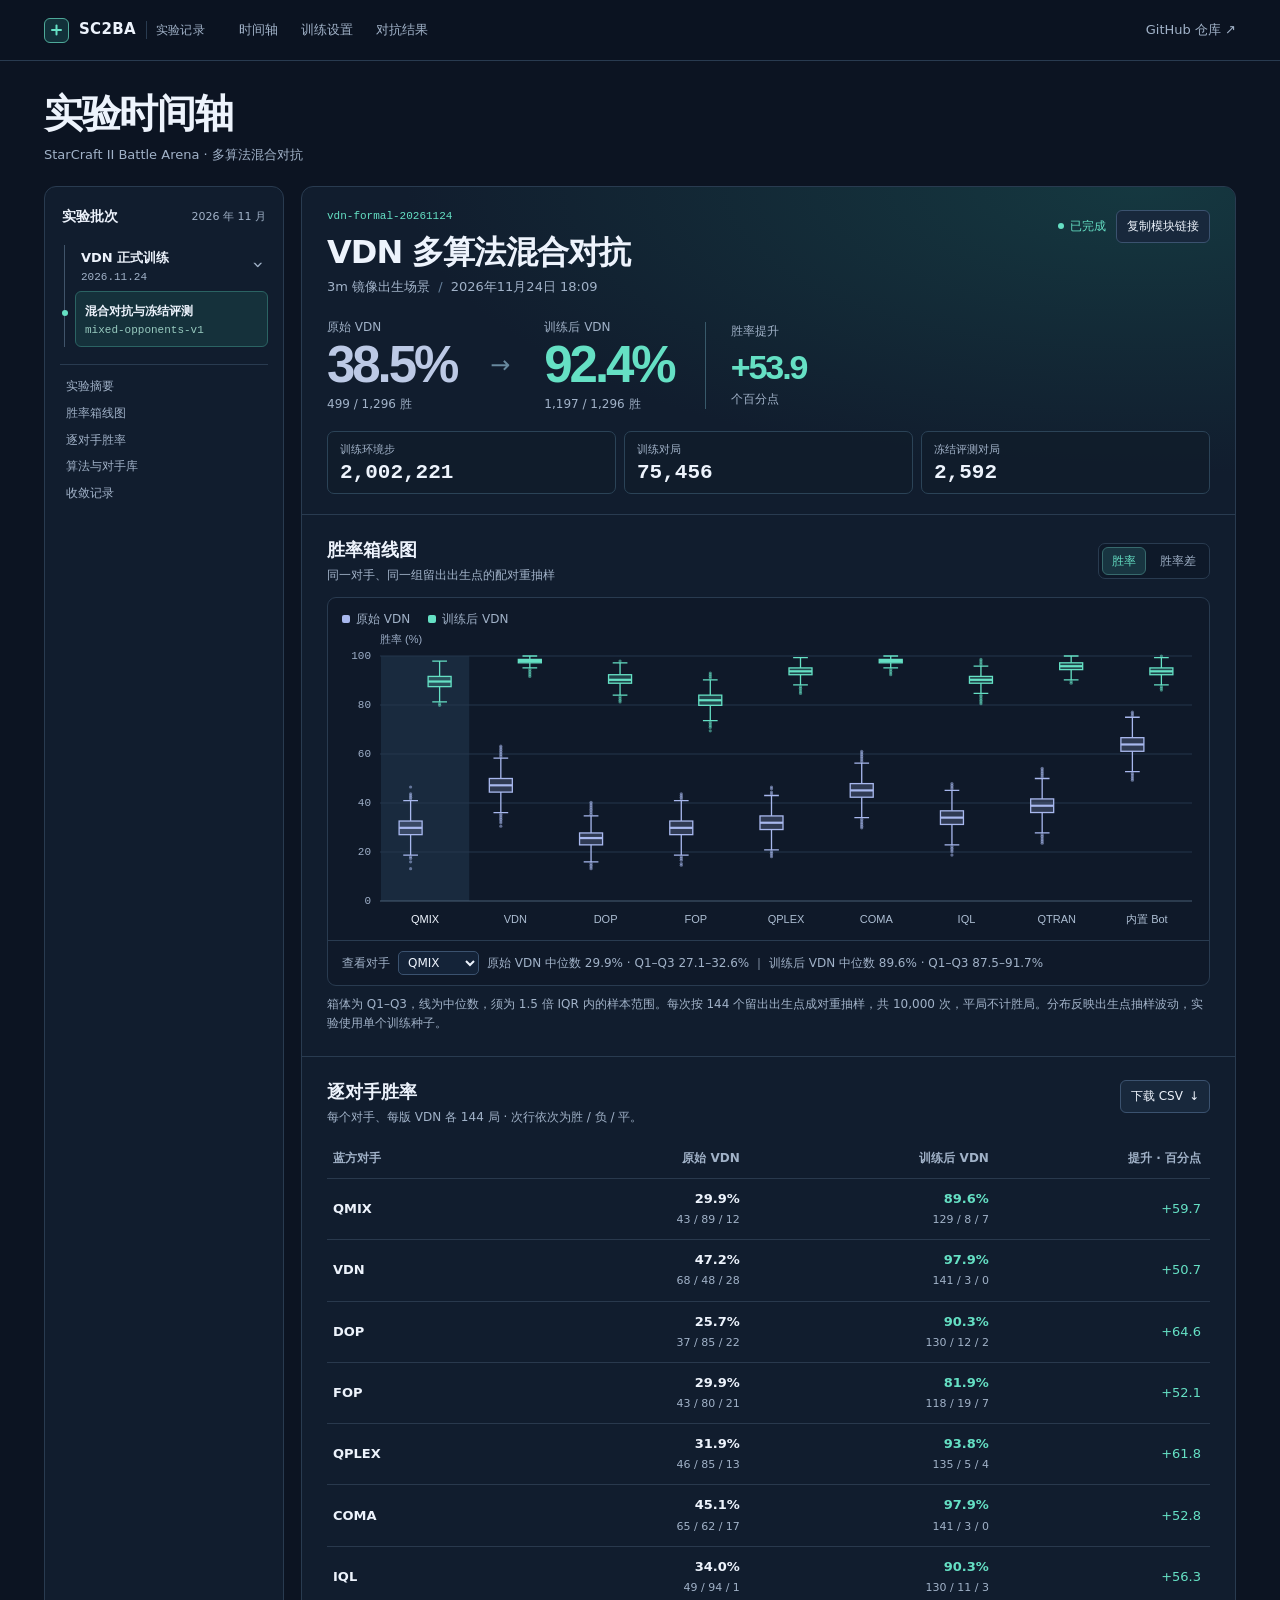
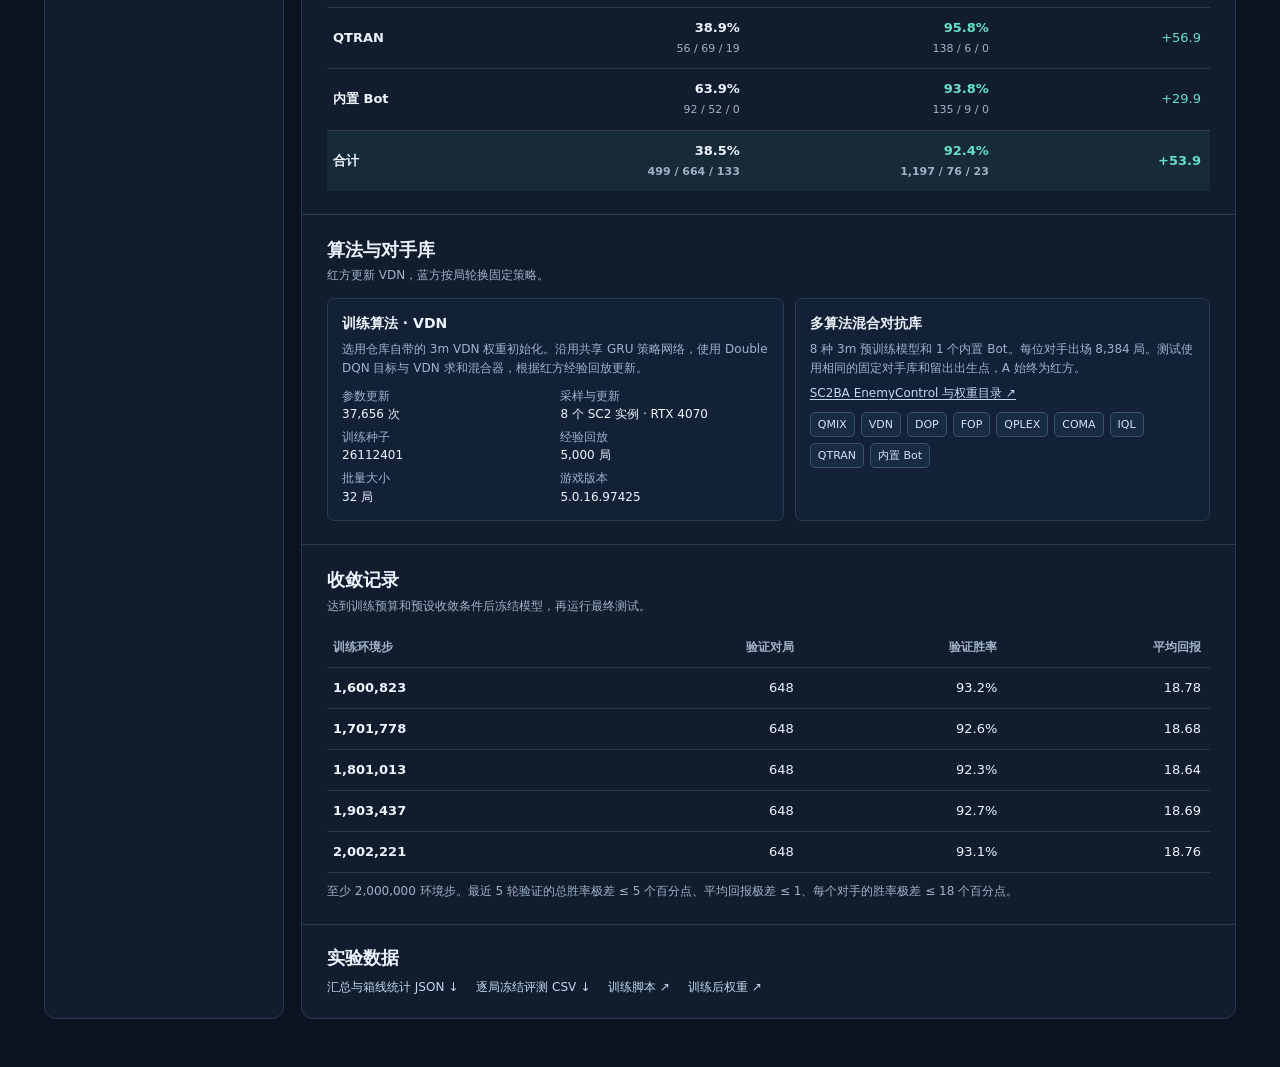
==== docs/index.html @ e543bbe1 "Publish the formal SC2BA VDN experiment panel" ====
<!doctype html>
<html lang="zh-CN">
<head>
  <meta charset="utf-8">
  <meta name="viewport" content="width=device-width, initial-scale=1">
  <meta name="theme-color" content="#0c1422">
  <meta name="description" content="SC2BA 的 VDN 混合对抗正式实验。查看训练协议、收敛记录和冻结胜率。">
  <title>SC2BA 实验面板 · VDN 混合对抗</title>
  <link rel="icon" type="image/png" href="./assets/mark.png">
  <link rel="stylesheet" href="./assets/panel.css">
  <script defer src="./assets/panel.js"></script>
</head>
<body>
  <a class="skip-link" href="#release">跳到实验记录</a>
  <header class="masthead">
    <div class="frame masthead-inner">
      <a class="brand" href="./#timeline" aria-label="SC2BA 实验时间轴"><span class="mark" aria-hidden="true"></span>SC2BA <span class="brand-detail">实验记录</span></a>
      <nav aria-label="面板导航">
        <a href="#timeline">时间轴</a>
        <a href="#training">训练设置</a>
        <a href="#results">对抗结果</a>
      </nav>
      <a class="repo-link" href="https://github.com/BaiChunhui-9803/SC2BA/tree/experiment/vdn-formal-20261124">GitHub 仓库 <span aria-hidden="true">↗</span></a>
    </div>
  </header>

  <main id="timeline" class="frame">
    <header class="page-heading">
      <h1>实验时间轴</h1>
      <p>StarCraft II Battle Arena · 多算法混合对抗</p>
    </header>
    <div id="load-error" class="card error" role="alert" hidden></div>
    <div class="workspace">
      <aside class="timeline card" aria-label="实验版本列表">
        <div class="timeline-inner">
          <div class="timeline-header">
            <h2>实验批次</h2>
            <span>2026 年 11 月</span>
          </div>
          <details open>
            <summary>
              <span class="batch-name"><strong>VDN 正式训练</strong><time datetime="2026-11-24">2026.11.24</time></span>
            </summary>
            <a class="current-batch" href="?batch=vdn-formal-20261124&amp;version=mixed-opponents-v1#release" aria-current="page">
              <span>混合对抗与冻结评测</span>
              <span class="batch-version">mixed-opponents-v1</span>
            </a>
          </details>
          <nav class="section-nav" aria-label="本实验内导航">
            <a href="#release">实验摘要</a>
            <a href="#boxplot">胜率箱线图</a>
            <a href="#results">逐对手胜率</a>
            <a href="#training">算法与对手库</a>
            <a href="#validation">收敛记录</a>
          </nav>
        </div>
      </aside>

      <article class="release card" aria-label="VDN 混合对抗正式实验">
        <section id="release" class="hero">
          <div class="hero-top">
            <div>
              <p class="run-id">vdn-formal-20261124</p>
              <h2>VDN 多算法混合对抗</h2>
              <p class="subtle">3m 镜像出生场景 <span class="sep">/</span> <time id="release-time">2026 年 11 月 24 日</time></p>
            </div>
            <div class="hero-actions">
              <span class="status"><span aria-hidden="true"></span>已完成</span>
              <button type="button" id="copy-link" class="button">复制模块链接</button>
            </div>
          </div>
          <div class="hero-scores" aria-label="总胜率对比">
            <div>
              <span class="metric-label">原始 VDN</span>
              <strong id="original-score" class="score original-score">—</strong>
              <span id="original-games" class="metric-caption"></span>
            </div>
            <span class="score-arrow" aria-hidden="true">→</span>
            <div>
              <span class="metric-label">训练后 VDN</span>
              <strong id="trained-score" class="score trained-score">—</strong>
              <span id="trained-games" class="metric-caption"></span>
            </div>
            <div class="gain">
              <span class="metric-label">胜率提升</span>
              <strong id="gain-score">—</strong>
              <span class="metric-caption">个百分点</span>
            </div>
          </div>
          <dl class="summary-tiles">
            <div><dt>训练环境步</dt><dd id="training-steps">—</dd></div>
            <div><dt>训练对局</dt><dd id="training-games">—</dd></div>
            <div><dt>冻结评测对局</dt><dd id="test-games">—</dd></div>
          </dl>
        </section>

        <section id="boxplot" class="content-section">
          <div class="section-head">
            <div>
              <h2>胜率箱线图</h2>
              <p>同一对手、同一组留出出生点的配对重抽样</p>
            </div>
            <div class="segment" aria-label="箱线图指标">
              <button type="button" id="mode-rates" aria-pressed="true">胜率</button>
              <button type="button" id="mode-delta" aria-pressed="false">胜率差</button>
            </div>
          </div>
          <div class="chart card">
            <div id="chart-legend" class="legend"></div>
            <div class="chart-scroll" tabindex="0" role="region" aria-label="胜率箱线图，可横向滚动">
              <canvas id="chart" height="310" role="img" aria-label="各对手的配对重抽样胜率分布">箱线统计可以在图下选择对手查看。</canvas>
            </div>
            <div class="chart-details">
              <label for="chart-opponent">查看对手</label>
              <select id="chart-opponent"></select>
              <output id="plot-summary" for="chart-opponent" aria-live="polite"></output>
            </div>
          </div>
          <p class="footnote" id="box-method"></p>
        </section>

        <section id="results" class="content-section">
          <div class="section-head">
            <div>
              <h2>逐对手胜率</h2>
              <p id="results-note"></p>
            </div>
            <a class="button" href="./data/matchups.csv" download>下载 CSV <span aria-hidden="true">↓</span></a>
          </div>
          <div class="table-scroll" role="region" aria-label="逐对手胜率表，可横向滚动" tabindex="0">
            <table class="matchups">
              <thead><tr><th scope="col">蓝方对手</th><th scope="col">原始 VDN</th><th scope="col">训练后 VDN</th><th scope="col">提升 · 百分点</th></tr></thead>
              <tbody id="matchup-rows"></tbody>
              <tfoot id="matchup-total"></tfoot>
            </table>
          </div>
        </section>

        <section id="training" class="content-section">
          <div class="section-head">
            <div>
              <h2>算法与对手库</h2>
              <p>红方更新 VDN，蓝方按局轮换固定策略。</p>
            </div>
          </div>
          <div class="method-grid">
            <div class="method-card">
              <h3>训练算法 · VDN</h3>
              <p>选用仓库自带的 3m VDN 权重初始化。沿用共享 GRU 策略网络，使用 Double DQN 目标与 VDN 求和混合器，根据红方经验回放更新。</p>
              <dl class="method-facts" id="training-facts"></dl>
            </div>
            <div class="method-card">
              <h3>多算法混合对抗库</h3>
              <p id="opponent-note"></p>
              <p class="pool-source"><a href="https://github.com/dooliu/SC2BA/tree/c585ce68d20a35c8bfd383a1fbbd426ae4a0ecb3/sc2ba/enemycontrol">SC2BA EnemyControl 与权重目录 ↗</a></p>
              <div class="opponent-tags" id="opponents"></div>
            </div>
          </div>
        </section>

        <section id="validation" class="content-section">
          <div class="section-head">
            <div>
              <h2>收敛记录</h2>
              <p id="validation-note"></p>
            </div>
          </div>
          <div class="table-scroll" role="region" aria-label="最近五轮验证结果，可横向滚动" tabindex="0">
            <table class="validation-table">
              <thead><tr><th scope="col">训练环境步</th><th scope="col">验证对局</th><th scope="col">验证胜率</th><th scope="col">平均回报</th></tr></thead>
              <tbody id="validation-rows"></tbody>
            </table>
          </div>
          <p class="footnote" id="plateau-note"></p>
        </section>

        <footer class="release-footer">
          <h2>实验数据</h2>
          <div class="download-links">
            <a href="./data/report.json" download>汇总与箱线统计 JSON <span aria-hidden="true">↓</span></a>
            <a href="./data/test-outcomes.csv" download>逐局冻结评测 CSV <span aria-hidden="true">↓</span></a>
            <a href="https://github.com/BaiChunhui-9803/SC2BA/blob/experiment/vdn-formal-20261124/experiments/train_vdn_formal.py">训练脚本 <span aria-hidden="true">↗</span></a>
            <a href="https://github.com/BaiChunhui-9803/SC2BA/blob/experiment/vdn-formal-20261124/experiments/artifacts/vdn-formal-20261124/agent.th">训练后权重 <span aria-hidden="true">↗</span></a>
          </div>
        </footer>
      </article>
    </div>
  </main>
</body>
</html>
---- docs/assets/panel.css ----
:root {
  color-scheme: dark;
  --bg: #0c1422;
  --panel: #111d2e;
  --surface: #142338;
  --line: #293b50;
  --text: #edf3fc;
  --muted: #a1b2c8;
  --cyan: #65e0c4;
  --blue: #9eb0f2;
  --mono: "IBM Plex Mono", Consolas, monospace;
  font: 15px/1.55 Inter, "Microsoft YaHei", "PingFang SC", system-ui, sans-serif;
}
* { box-sizing: border-box; }
html { scroll-padding-top: 76px; }
body { margin: 0; background: var(--bg); color: var(--text); }
a { color: inherit; text-decoration: none; }
button, select { color: inherit; font: inherit; }
button, summary, select { cursor: pointer; }
button:focus-visible, a:focus-visible, summary:focus-visible, select:focus-visible, [tabindex]:focus-visible {
  outline: 2px solid var(--cyan);
  outline-offset: 3px;
}
[hidden] { display: none !important; }
p, h1, h2, h3, dl { margin: 0; }
.frame { width: min(1360px, calc(100% - 88px)); margin-inline: auto; }
.skip-link { position: absolute; z-index: 5; top: 10px; left: 10px; padding: 10px; background: var(--bg); transform: translateY(-140%); }
.skip-link:focus { transform: none; }

.masthead { position: sticky; top: 0; z-index: 2; border-bottom: 1px solid var(--line); background: #0c1422f5; }
.masthead-inner { height: 60px; display: flex; align-items: center; gap: 34px; }
.brand { display: inline-flex; align-items: center; gap: 10px; font-weight: 800; white-space: nowrap; letter-spacing: .02em; }
.mark { width: 25px; height: 25px; border: 1px solid #4ea999; border-radius: 6px; display: inline-grid; place-items: center; position: relative; color: var(--cyan); background: #12313a; }
.mark::before, .mark::after { content: ""; position: absolute; border-radius: 1px; background: currentColor; width: 11px; height: 2px; }
.mark::after { transform: rotate(90deg); }
.brand-detail { font-size: 12px; font-weight: 550; color: var(--muted); padding-left: 9px; border-left: 1px solid var(--line); }
.masthead nav { display: flex; align-items: center; gap: 23px; color: var(--muted); font-size: 13px; }
.masthead nav a:hover, .repo-link:hover, .download-links a:hover { color: var(--cyan); }
.repo-link { margin-left: auto; color: var(--muted); font-size: 13px; white-space: nowrap; }
.page-heading { padding: 29px 0 21px; }
.page-heading h1 { font-size: clamp(28px, 4vw, 39px); line-height: 1.25; letter-spacing: -.035em; }
.page-heading p { margin-top: 6px; color: var(--muted); font-size: 13px; }

.workspace { display: grid; grid-template-columns: 240px minmax(0, 1fr); gap: 17px; margin-bottom: 46px; }
.card { border: 1px solid var(--line); border-radius: 12px; background: var(--panel); }
.timeline { padding: 19px 15px; }
.timeline-inner { position: sticky; top: 82px; }
.timeline-header { display: flex; align-items: center; justify-content: space-between; font-size: 11px; color: var(--muted); margin: 0 2px 17px; gap: 5px; }
.timeline-header h2 { font-size: 14px; color: var(--text); }
.timeline details { border-left: 1px solid #40546a; padding-left: 10px; margin-left: 4px; }
.timeline summary { display: flex; align-items: center; justify-content: space-between; list-style: none; padding: 3px 6px 8px; }
.timeline summary::-webkit-details-marker { display: none; }
.timeline summary::after { content: "›"; color: var(--muted); font-size: 19px; }
.timeline details[open] summary::after { transform: rotate(90deg); }
.batch-name { display: grid; gap: 3px; font-size: 13px; }
.batch-name time { color: var(--muted); font: 11px var(--mono); }
.current-batch { position: relative; display: grid; gap: 4px; padding: 10px 9px; border-radius: 6px; border: 1px solid #2b6363; background: #15313b; font-size: 12px; font-weight: 650; }
.current-batch::before { content: ""; position: absolute; left: -14px; top: 18px; width: 6px; height: 6px; background: var(--cyan); border-radius: 50%; }
.current-batch:hover { border-color: var(--cyan); }
.batch-version { color: #97cabf; font: 11px var(--mono); overflow-wrap: anywhere; }
.section-nav { border-top: 1px solid var(--line); margin: 17px 0 0; padding: 12px 6px 0; display: grid; gap: 8px; font-size: 12px; color: var(--muted); }
.section-nav a:hover { color: var(--cyan); }

.release { min-width: 0; }
.hero { padding: 23px 25px 20px; border-bottom: 1px solid var(--line); background: radial-gradient(ellipse at 90% 0%, #153840 0%, transparent 62%); }
.hero-top, .section-head { display: flex; align-items: flex-start; justify-content: space-between; gap: 13px; }
.run-id { font: 11px var(--mono); color: var(--cyan); margin-bottom: 6px; }
.hero h2 { font-size: clamp(22px, 3.4vw, 32px); letter-spacing: -.03em; }
.subtle, .section-head p { color: var(--muted); font-size: 13px; }
.sep { margin-inline: 4px; color: #66809b; }
.hero-actions { display: inline-flex; align-items: center; gap: 10px; white-space: nowrap; }
.status { font-size: 12px; color: var(--cyan); }
.status span { display: inline-block; vertical-align: 1px; width: 6px; height: 6px; border-radius: 50%; background: var(--cyan); margin-right: 6px; }
.button, .segment button { display: inline-flex; align-items: center; justify-content: center; white-space: nowrap; gap: 6px; border: 1px solid #3b526f; border-radius: 6px; min-height: 33px; padding: 5px 10px; background: #18283c; color: var(--text); font-size: 12px; }
.button:hover, .segment button:hover { border-color: var(--cyan); }

.hero-scores { display: grid; grid-template-columns: auto 38px auto 1fr; align-items: center; gap: clamp(9px, 2vw, 25px); width: fit-content; margin: 20px 0 18px; }
.hero-scores > div { display: grid; gap: 0; }
.metric-label, .metric-caption { font-size: 12px; color: var(--muted); }
.metric-caption { font-variant-numeric: tabular-nums; }
.score, .gain strong { font: 700 clamp(29px, 5vw, 51px)/1.15 Inter, "Microsoft YaHei", sans-serif; letter-spacing: -.06em; }
.original-score { color: #bcc9e5; }
.trained-score { color: var(--cyan); }
.score-arrow { text-align: center; font-size: 24px; color: #68899e; }
.gain { border-left: 1px solid #38596a; padding-left: clamp(10px, 2vw, 25px); margin-left: 6px; }
.gain strong { color: var(--cyan); font-size: clamp(21px, 3.2vw, 34px); padding-block: 7px 3px; }
.summary-tiles { display: grid; grid-template-columns: repeat(3, 1fr); gap: 8px; }
.summary-tiles div { padding: 9px 12px; border: 1px solid #2b4357; background: #101c2bc9; border-radius: 7px; }
.summary-tiles dt { color: var(--muted); font-size: 11px; }
.summary-tiles dd { margin: 2px 0 0; font: 700 clamp(15px, 2vw, 21px) var(--mono); }

.content-section { padding: 23px 25px; border-bottom: 1px solid var(--line); }
.section-head { margin-bottom: 13px; }
.section-head h2, .release-footer h2 { font-size: 18px; line-height: 1.35; margin-bottom: 4px; }
.section-head p { font-size: 12px; }
.segment { display: inline-flex; gap: 4px; padding: 3px; border: 1px solid var(--line); border-radius: 7px; background: #0e1929; align-self: center; }
.segment button { padding: 3px 9px; border-color: transparent; min-height: 28px; background: transparent; color: var(--muted); }
.segment button[aria-pressed="true"] { border-color: #376a6d; background: #183541; color: var(--cyan); }
.chart { background: #0f1929; border-radius: 9px; }
.legend { display: flex; gap: 18px; padding: 11px 14px 2px; font-size: 12px; color: var(--muted); min-height: 32px; }
.legend > span { display: inline-flex; align-items: center; gap: 6px; }
.legend i { width: 8px; height: 8px; border-radius: 2px; background: var(--legend-color); }
.chart-scroll, .table-scroll { overflow-x: auto; }
#chart { width: 100%; min-width: 635px; height: 310px; display: block; }
.chart-details { min-height: 45px; padding: 8px 14px; border-top: 1px solid var(--line); display: flex; gap: 8px; align-items: center; flex-wrap: wrap; }
.chart-details label, .chart-details output { font-size: 12px; color: var(--muted); }
.chart-details select { border: 1px solid #3b526f; background: #142338; border-radius: 5px; padding: 3px 5px; font-size: 12px; }
.chart-details output { overflow-wrap: anywhere; }
.footnote { font-size: 12px; color: var(--muted); margin-top: 9px; }

table { border-collapse: collapse; width: 100%; font-variant-numeric: tabular-nums; white-space: nowrap; }
.matchups { min-width: 510px; }
.validation-table { min-width: 420px; }
th, td { text-align: right; padding: 10px 9px; border-bottom: 1px solid #29394d; }
th:first-child, td:first-child { text-align: left; padding-left: 6px; }
thead th { color: var(--muted); font-size: 12px; font-weight: 600; }
tbody th { font-size: 13px; font-weight: 650; }
tbody td, tfoot td { font-size: 13px; }
tbody tr:hover { background: #172941; }
.result-rate { display: block; font-weight: 700; }
.result-count { color: var(--muted); font-size: 11px; }
.delta-positive, .trained-cell { color: var(--cyan); }
.delta-negative { color: #f4a5a9; }
tfoot th, tfoot td { background: #162a38; font-weight: 750; border-bottom: 0; }
tfoot th { font-size: 13px; }

.method-grid { display: grid; grid-template-columns: minmax(0, 1.1fr) minmax(0, 1fr); gap: 11px; }
.method-card { padding: 14px; background: #132137; border: 1px solid var(--line); border-radius: 7px; }
.method-card h3 { margin-bottom: 6px; font-size: 14px; }
.method-card p { color: var(--muted); font-size: 12px; }
.method-facts { margin-top: 9px; display: grid; gap: 4px 10px; grid-template-columns: repeat(2, minmax(0, 1fr)); }
.method-facts div { font-size: 12px; }
.method-facts dt { color: var(--muted); }
.method-facts dd { margin-left: 0; overflow-wrap: anywhere; }
.opponent-tags { margin-top: 10px; display: flex; flex-wrap: wrap; gap: 6px; }
.opponent-tags span { display: inline-flex; padding: 3px 7px; border-radius: 5px; border: 1px solid #38546d; background: #172b43; color: #d5e2f6; font-size: 11px; }
.release-footer { padding: 21px 25px; }
.download-links { display: flex; flex-wrap: wrap; gap: 7px 18px; margin-top: 8px; color: #c3d9f0; font-size: 12px; }
.error { padding: 10px 13px; border-color: #bc6c7e; margin-bottom: 10px; color: #ffc2c9; }

@media (max-width: 1060px) {
  .frame { width: calc(100% - 42px); }
  .workspace { grid-template-columns: 195px minmax(0, 1fr); gap: 12px; }
}
@media (max-width: 760px) {
  html { scroll-padding-top: 66px; }
  .frame { width: calc(100% - 26px); }
  .masthead-inner { height: 53px; gap: 14px; }
  .masthead nav { gap: 9px; font-size: 11px; }
  .brand-detail, .repo-link { display: none; }
  .page-heading { padding: 17px 0 13px; }
  .workspace { display: flex; flex-direction: column; }
  .timeline { padding: 10px 12px; }
  .timeline-header { margin-bottom: 6px; }
  .timeline-inner { position: static; }
  .section-nav { display: flex; flex-wrap: wrap; gap: 6px 14px; margin-top: 9px; padding-top: 7px; }
  .hero, .content-section, .release-footer { padding: 16px 13px; }
  .hero-top { flex-wrap: wrap; }
  .hero-actions { gap: 8px; }
  .hero-scores { grid-template-columns: auto 22px auto auto; }
  .summary-tiles { gap: 4px; }
  .summary-tiles div { padding: 6px 4px; }
}
@media (max-width: 500px) {
  .method-grid { grid-template-columns: 1fr; }
  .metric-label, .metric-caption { font-size: 11px; }
}
@media (max-width: 359px) {
  .score { font-size: 25px; }
  .hero-scores { gap: 5px; }
  .gain { margin-left: 1px; padding-left: 7px; }
}

.hero { border-radius: 11px 11px 0 0; }
.pool-source { margin-top: 6px; }
.pool-source a { color: #c3d9f0; text-decoration: underline; text-underline-offset: 2px; }
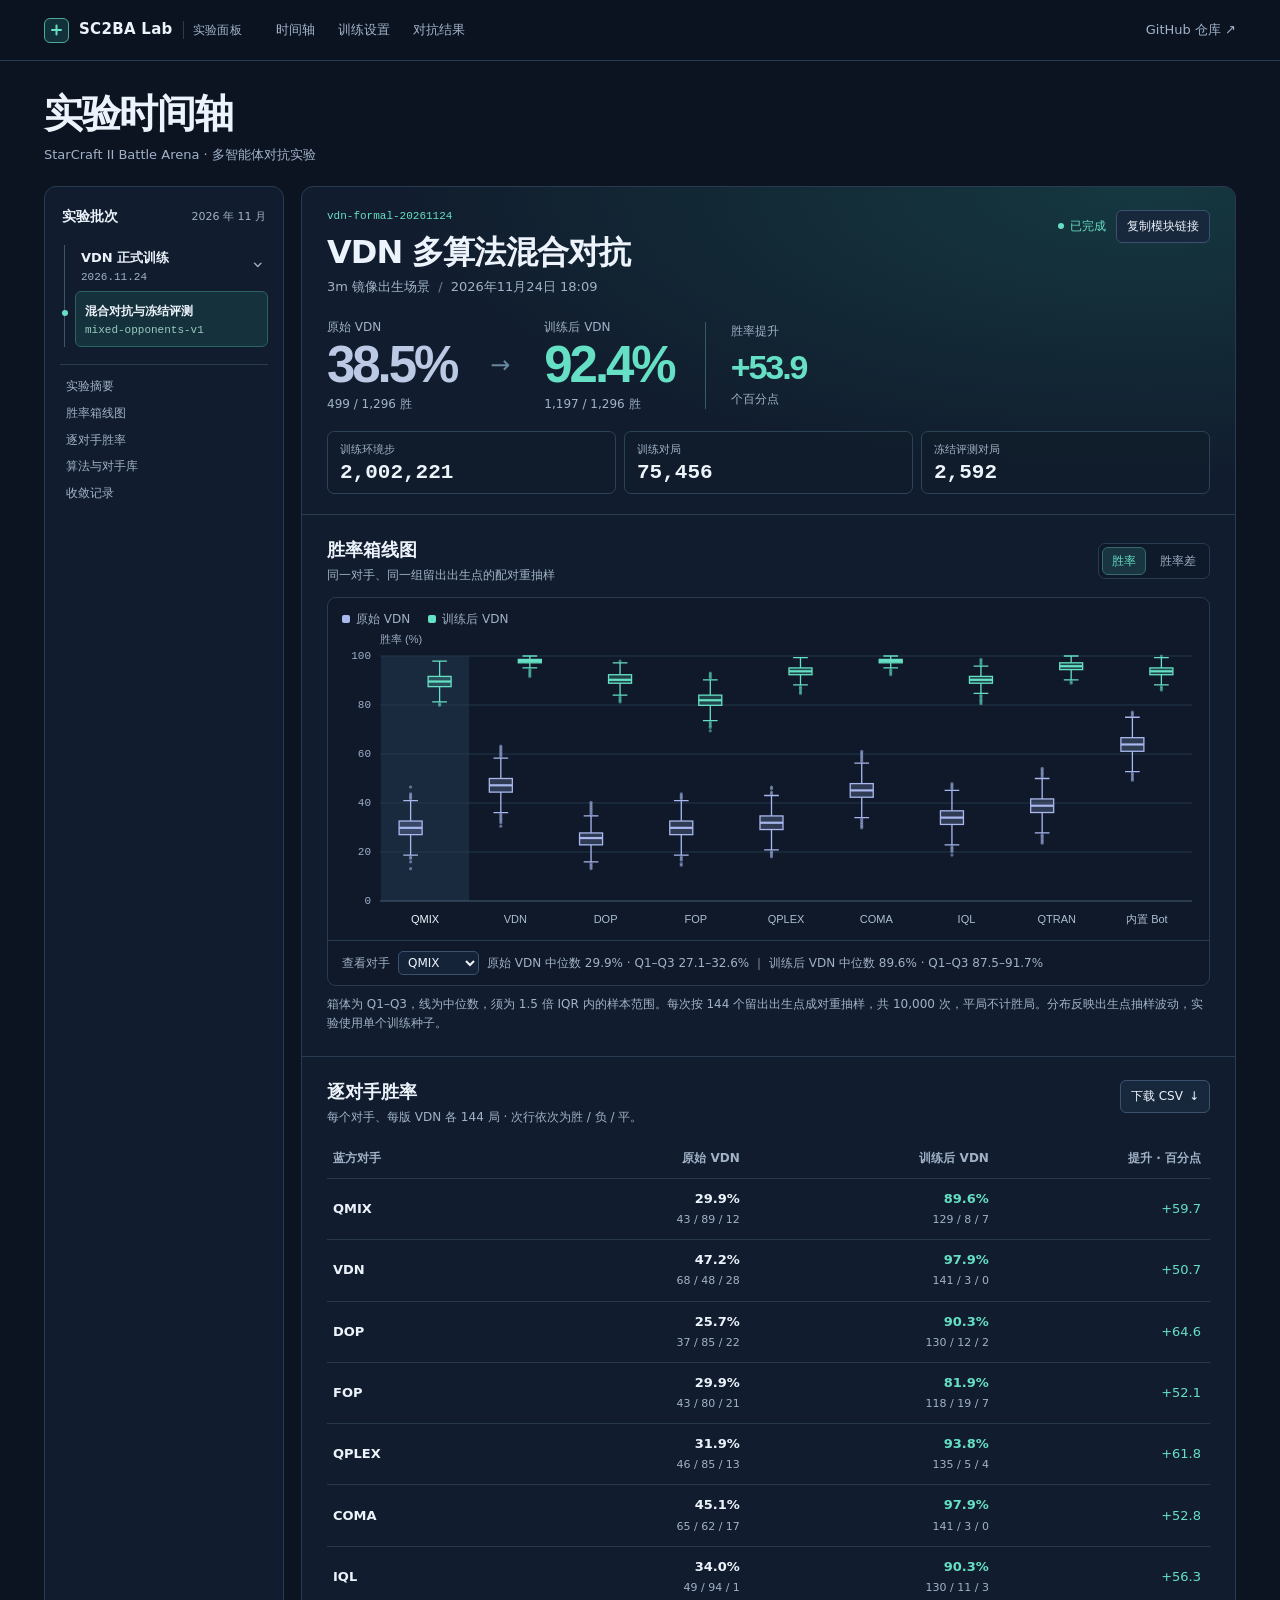
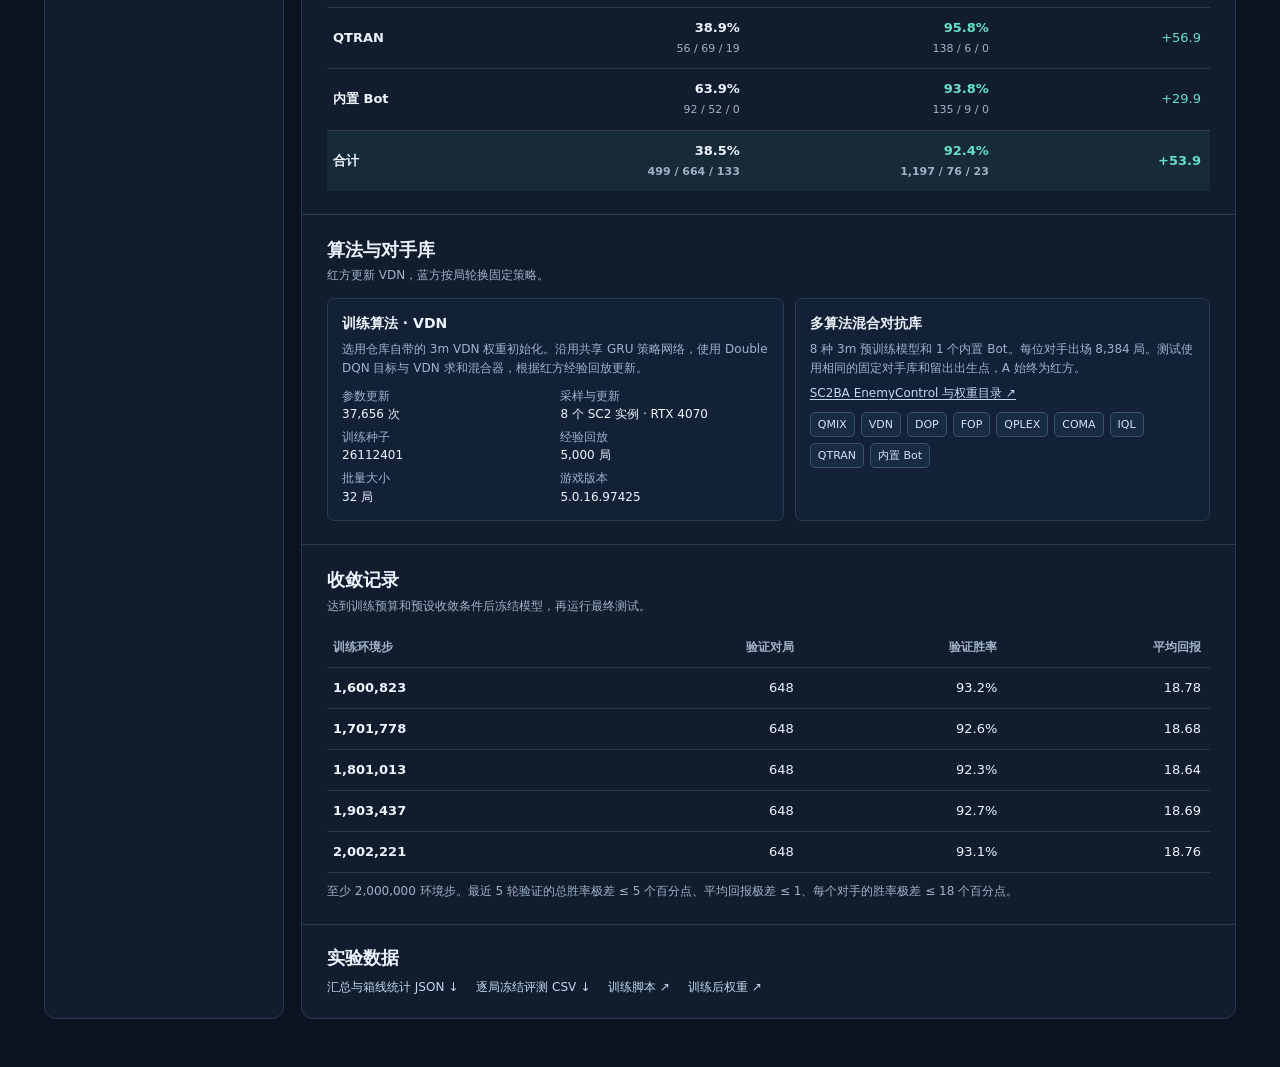
==== commit f21912f7: "Use SC2BA Lab as the project name" ====
--- a/docs/index.html
+++ b/docs/index.html
@@ -4,8 +4,8 @@
   <meta charset="utf-8">
   <meta name="viewport" content="width=device-width, initial-scale=1">
   <meta name="theme-color" content="#0c1422">
-  <meta name="description" content="SC2BA 的 VDN 混合对抗正式实验。查看训练协议、收敛记录和冻结胜率。">
-  <title>SC2BA 实验面板 · VDN 混合对抗</title>
+  <meta name="description" content="SC2BA Lab 的多智能体对抗实验面板。按批次查看训练协议、收敛记录和冻结评测。">
+  <title>SC2BA Lab · 实验面板</title>
   <link rel="icon" type="image/png" href="./assets/mark.png">
   <link rel="stylesheet" href="./assets/panel.css">
   <script defer src="./assets/panel.js"></script>
@@ -14,7 +14,7 @@
   <a class="skip-link" href="#release">跳到实验记录</a>
   <header class="masthead">
     <div class="frame masthead-inner">
-      <a class="brand" href="./#timeline" aria-label="SC2BA 实验时间轴"><span class="mark" aria-hidden="true"></span>SC2BA <span class="brand-detail">实验记录</span></a>
+      <a class="brand" href="./#timeline" aria-label="SC2BA Lab 实验时间轴"><span class="mark" aria-hidden="true"></span>SC2BA Lab <span class="brand-detail">实验面板</span></a>
       <nav aria-label="面板导航">
         <a href="#timeline">时间轴</a>
         <a href="#training">训练设置</a>
@@ -27,7 +27,7 @@
   <main id="timeline" class="frame">
     <header class="page-heading">
       <h1>实验时间轴</h1>
-      <p>StarCraft II Battle Arena · 多算法混合对抗</p>
+      <p>StarCraft II Battle Arena · 多智能体对抗实验</p>
     </header>
     <div id="load-error" class="card error" role="alert" hidden></div>
     <div class="workspace">
